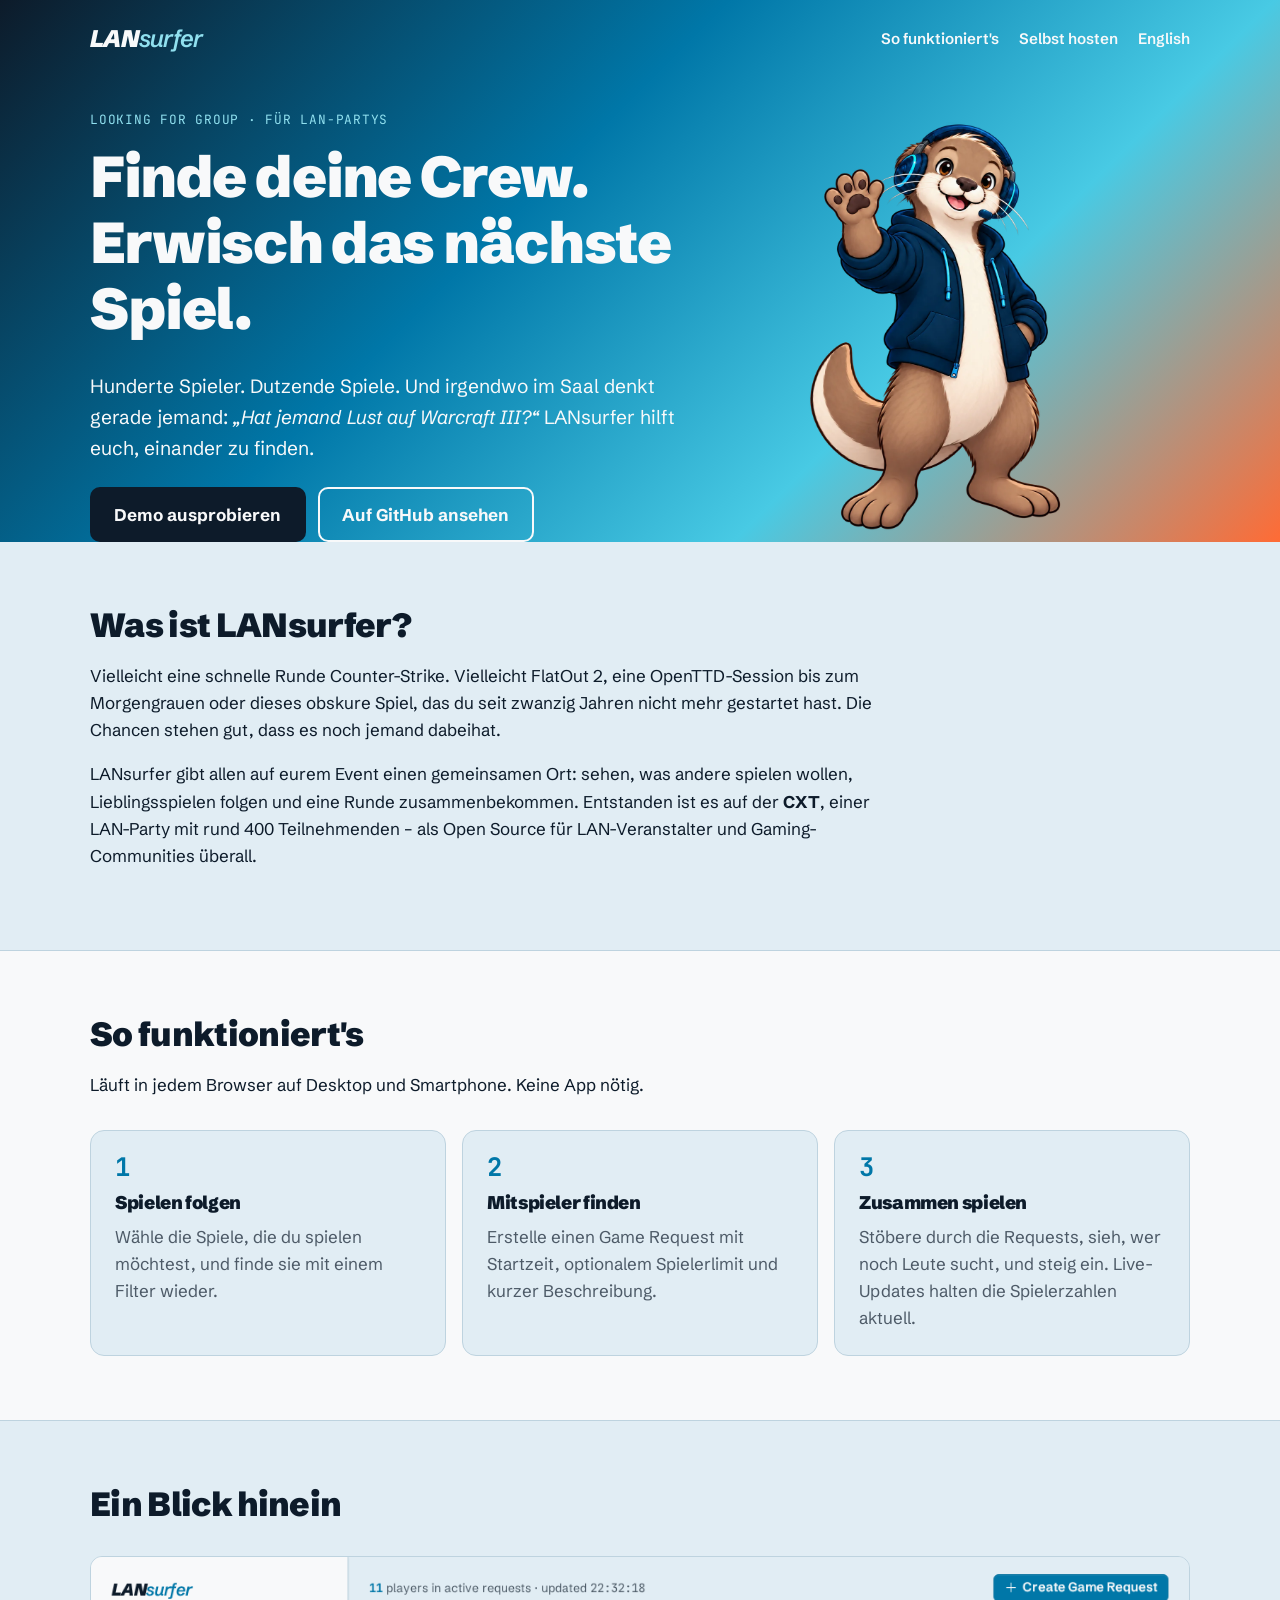
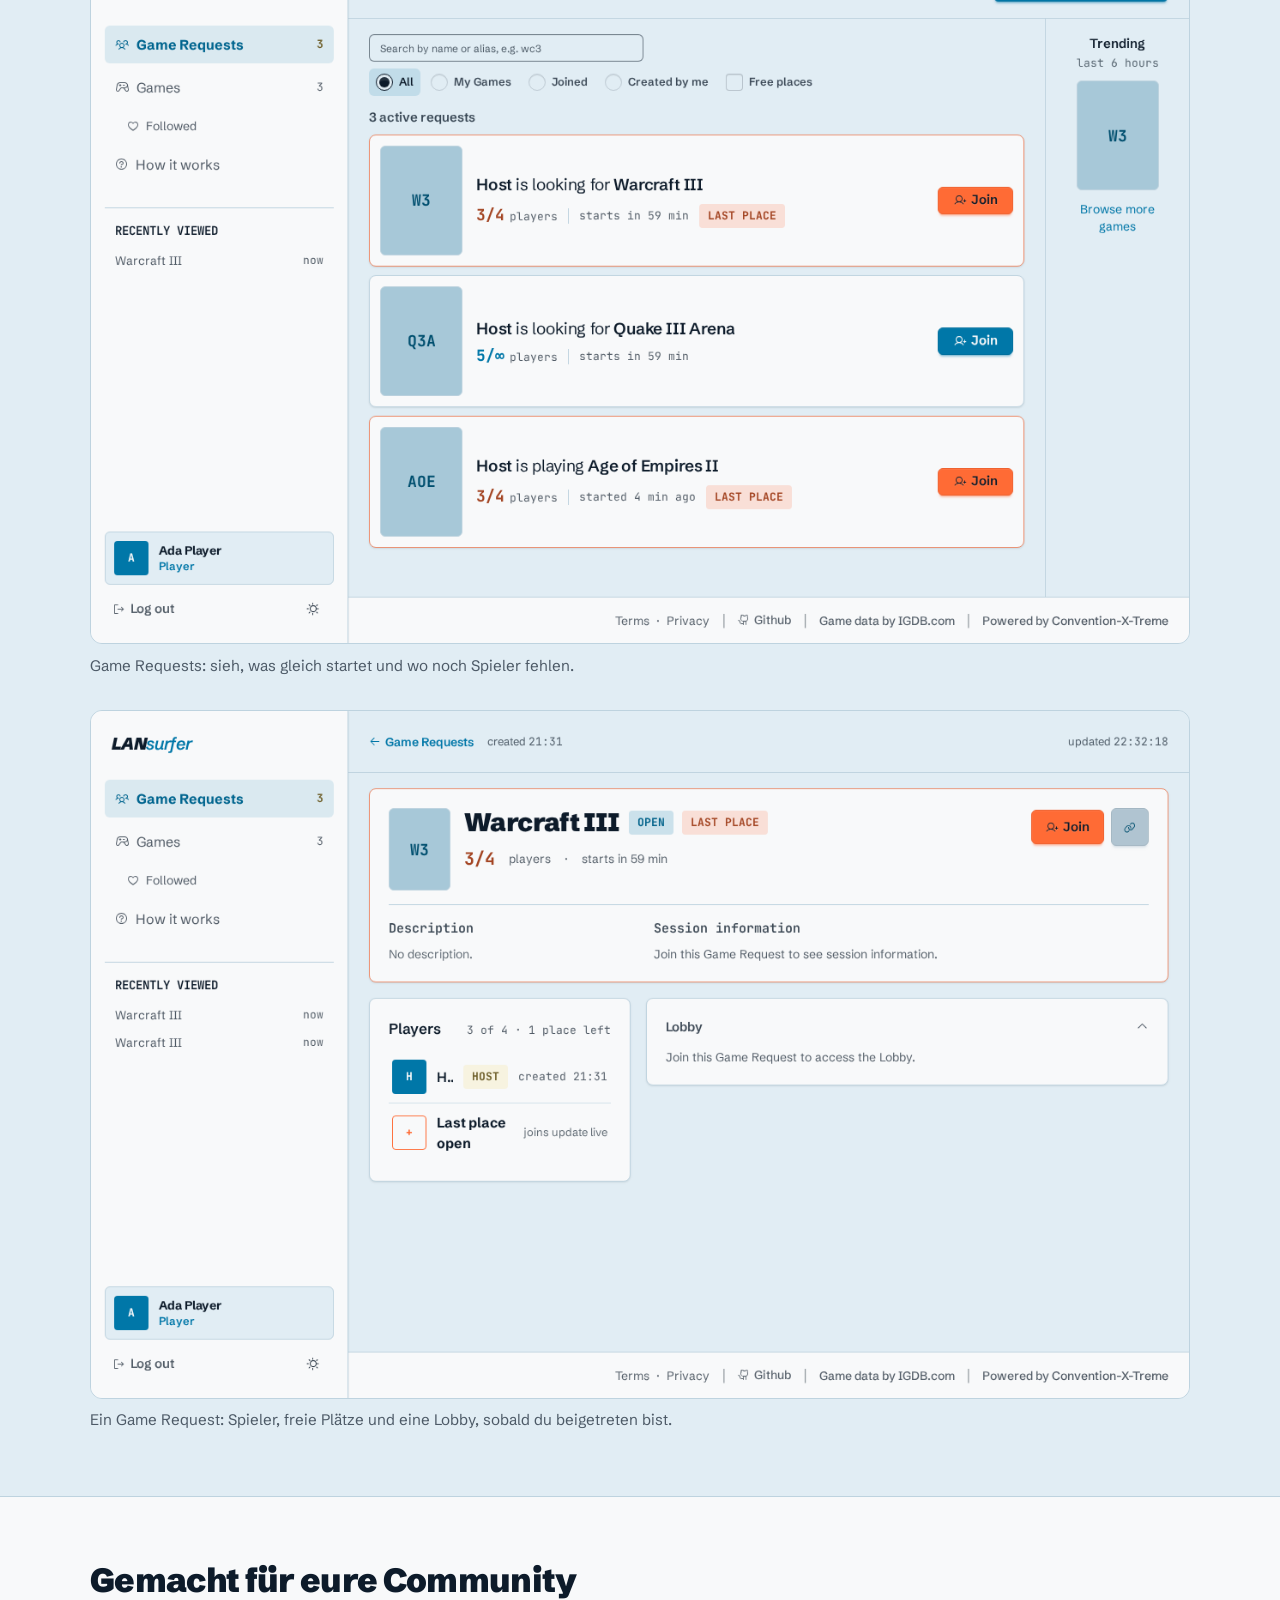
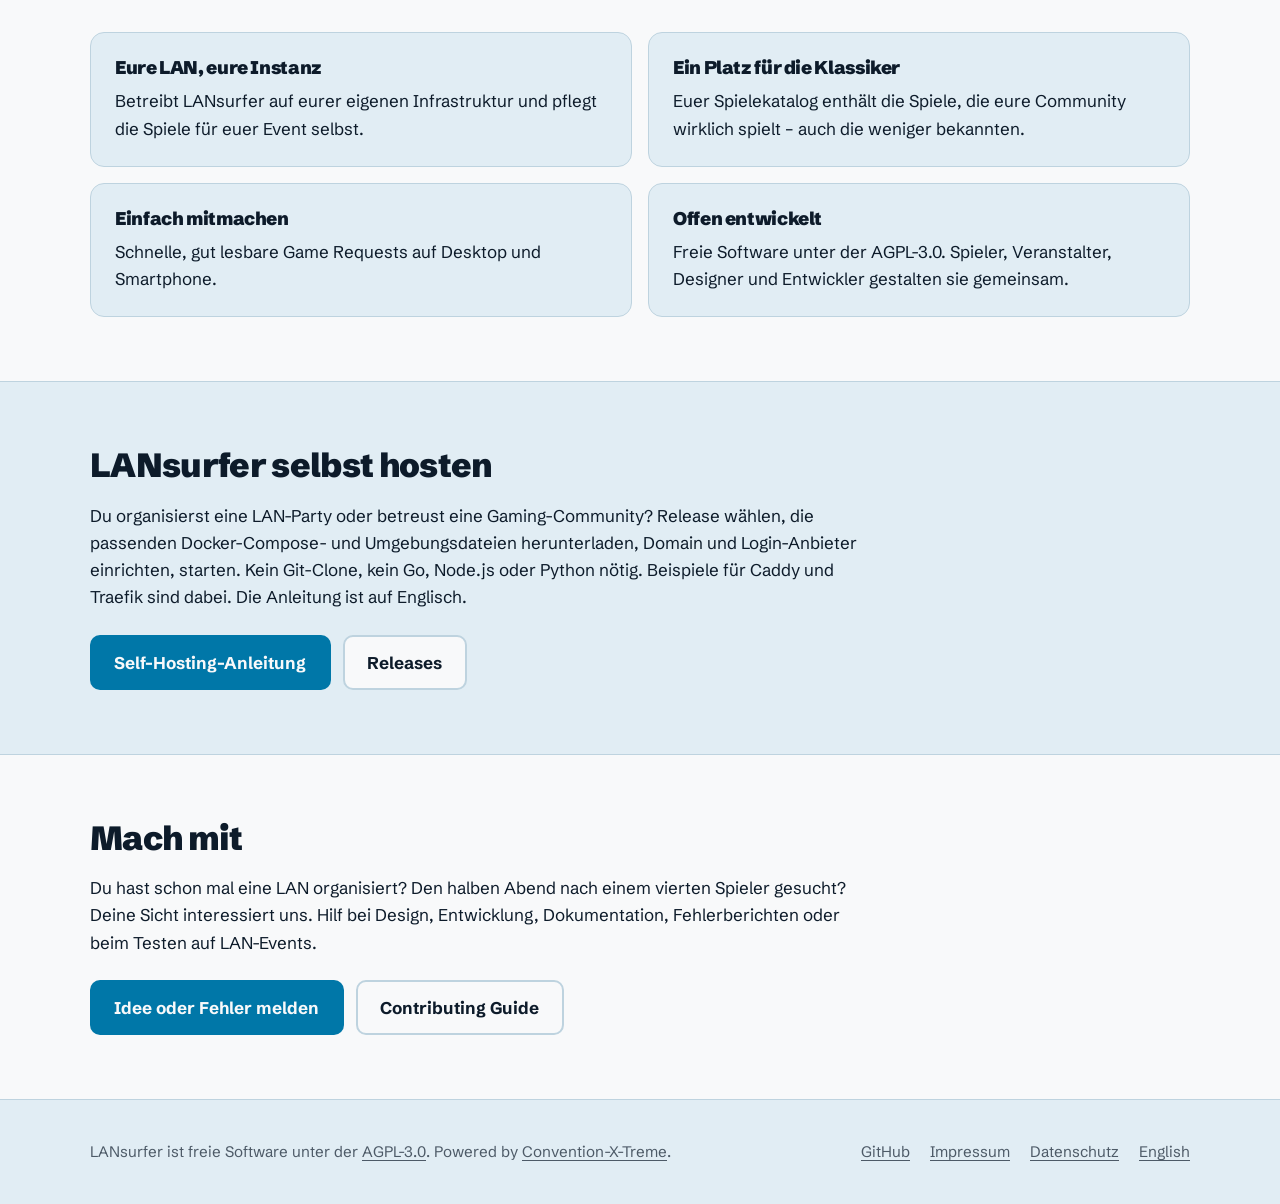
==== site/de/index.html @ 0d61e50d "feat(site): add static bilingual project website Plain HTML/CSS site for www.lansurfer.de (EN + DE)," ====
<!doctype html>
<html lang="de">
<head>
<meta charset="utf-8">
<meta name="viewport" content="width=device-width, initial-scale=1">
<title>LANsurfer – Finde deine Crew. Erwisch das nächste Spiel.</title>
<meta name="description" content="LANsurfer ist eine freie, selbst gehostete Looking-for-Group-Plattform für LAN-Partys und Gaming-Communities. Spielen folgen, Mitspieler finden, zusammen zocken.">
<link rel="canonical" href="https://www.lansurfer.de/de/">
<link rel="alternate" hreflang="en" href="https://www.lansurfer.de/">
<link rel="alternate" hreflang="de" href="https://www.lansurfer.de/de/">
<link rel="alternate" hreflang="x-default" href="https://www.lansurfer.de/">
<link rel="icon" href="../assets/images/favicon.ico" sizes="any">
<link rel="icon" href="../assets/images/favicon-32.png" type="image/png">
<link rel="apple-touch-icon" href="../assets/images/apple-touch-icon-180.png">
<link rel="stylesheet" href="../assets/site.css">
</head>
<body>
<a class="skip" href="#main">Zum Inhalt springen</a>
<header class="hero">
  <div class="wrap top">
    <a class="wordmark" href="./"><b>LAN</b><span>surfer</span></a>
    <nav aria-label="Hauptnavigation">
      <a class="hide-sm" href="#how">So funktioniert's</a>
      <a class="hide-sm" href="#self-host">Selbst hosten</a>
      <a href="../" hreflang="en" lang="en">English</a>
    </nav>
  </div>
  <div class="wrap hero-body">
    <div>
      <p class="mono">Looking for Group · für LAN-Partys</p>
      <h1>Finde deine Crew. Erwisch das nächste Spiel.</h1>
      <p class="lead">Hunderte Spieler. Dutzende Spiele. Und irgendwo im Saal denkt gerade jemand: <em>„Hat jemand Lust auf Warcraft III?“</em> LANsurfer hilft euch, einander zu finden.</p>
      <div class="actions">
        <a class="btn btn-primary" href="https://demo.lansurfer.de">Demo ausprobieren</a>
        <a class="btn btn-quiet" href="https://github.com/convention-x-treme/lansurfer">Auf GitHub ansehen</a>
      </div>
    </div>
    <img class="otter" src="../assets/images/mascot-welcome-pose.webp" width="1040" height="1189" alt="Der LANsurfer-Otter mit Headset winkt zur Begrüßung">
  </div>
</header>

<main id="main">
  <section class="wrap intro" id="about">
    <h2>Was ist LANsurfer?</h2>
    <p>Vielleicht eine schnelle Runde Counter-Strike. Vielleicht FlatOut 2, eine OpenTTD-Session bis zum Morgengrauen oder dieses obskure Spiel, das du seit zwanzig Jahren nicht mehr gestartet hast. Die Chancen stehen gut, dass es noch jemand dabeihat.</p>
    <p>LANsurfer gibt allen auf eurem Event einen gemeinsamen Ort: sehen, was andere spielen wollen, Lieblingsspielen folgen und eine Runde zusammenbekommen. Entstanden ist es auf der <strong>CXT</strong>, einer LAN-Party mit rund 400 Teilnehmenden – als Open Source für LAN-Veranstalter und Gaming-Communities überall.</p>
  </section>

  <section class="alt" id="how">
    <div class="wrap">
      <h2>So funktioniert's</h2>
      <p>Läuft in jedem Browser auf Desktop und Smartphone. Keine App nötig.</p>
      <ol class="steps">
        <li class="card"><h3>Spielen folgen</h3><p>Wähle die Spiele, die du spielen möchtest, und finde sie mit einem Filter wieder.</p></li>
        <li class="card"><h3>Mitspieler finden</h3><p>Erstelle einen Game Request mit Startzeit, optionalem Spielerlimit und kurzer Beschreibung.</p></li>
        <li class="card"><h3>Zusammen spielen</h3><p>Stöbere durch die Requests, sieh, wer noch Leute sucht, und steig ein. Live-Updates halten die Spielerzahlen aktuell.</p></li>
      </ol>
    </div>
  </section>

  <section class="wrap" id="look">
    <h2>Ein Blick hinein</h2>
    <div class="shots">
      <figure>
        <picture>
          <source media="(prefers-color-scheme: light)" srcset="../assets/screenshots/game-requests-light.png">
          <img src="../assets/screenshots/game-requests-dark.png" width="1280" height="800" loading="lazy" alt="Liste der Game Requests mit offenen Runden für Warcraft III, Quake III Arena und Age of Empires II">
        </picture>
        <figcaption>Game Requests: sieh, was gleich startet und wo noch Spieler fehlen.</figcaption>
      </figure>
      <figure>
        <picture>
          <source media="(prefers-color-scheme: light)" srcset="../assets/screenshots/lobby-light.png">
          <img src="../assets/screenshots/lobby-dark.png" width="1280" height="800" loading="lazy" alt="Ein Warcraft-III-Game-Request mit drei von vier Spielern und einem freien Platz">
        </picture>
        <figcaption>Ein Game Request: Spieler, freie Plätze und eine Lobby, sobald du beigetreten bist.</figcaption>
      </figure>
    </div>
  </section>

  <section class="alt">
    <div class="wrap">
      <h2>Gemacht für eure Community</h2>
      <div class="split">
        <div class="card"><h3>Eure LAN, eure Instanz</h3><p>Betreibt LANsurfer auf eurer eigenen Infrastruktur und pflegt die Spiele für euer Event selbst.</p></div>
        <div class="card"><h3>Ein Platz für die Klassiker</h3><p>Euer Spielekatalog enthält die Spiele, die eure Community wirklich spielt – auch die weniger bekannten.</p></div>
        <div class="card"><h3>Einfach mitmachen</h3><p>Schnelle, gut lesbare Game Requests auf Desktop und Smartphone.</p></div>
        <div class="card"><h3>Offen entwickelt</h3><p>Freie Software unter der AGPL-3.0. Spieler, Veranstalter, Designer und Entwickler gestalten sie gemeinsam.</p></div>
      </div>
    </div>
  </section>

  <section class="wrap intro" id="self-host">
    <h2>LANsurfer selbst hosten</h2>
    <p>Du organisierst eine LAN-Party oder betreust eine Gaming-Community? Release wählen, die passenden Docker-Compose- und Umgebungsdateien herunterladen, Domain und Login-Anbieter einrichten, starten. Kein Git-Clone, kein Go, Node.js oder Python nötig. Beispiele für Caddy und Traefik sind dabei. Die Anleitung ist auf Englisch.</p>
    <div class="actions">
      <a class="btn btn-primary" href="https://github.com/convention-x-treme/lansurfer/blob/main/docs/SELF_HOSTING.md" hreflang="en">Self-Hosting-Anleitung</a>
      <a class="btn btn-quiet" href="https://github.com/convention-x-treme/lansurfer/releases">Releases</a>
    </div>
  </section>

  <section class="alt" id="involved">
    <div class="wrap intro">
      <h2>Mach mit</h2>
      <p>Du hast schon mal eine LAN organisiert? Den halben Abend nach einem vierten Spieler gesucht? Deine Sicht interessiert uns. Hilf bei Design, Entwicklung, Dokumentation, Fehlerberichten oder beim Testen auf LAN-Events.</p>
      <div class="actions">
        <a class="btn btn-primary" href="https://github.com/convention-x-treme/lansurfer/issues">Idee oder Fehler melden</a>
        <a class="btn btn-quiet" href="https://github.com/convention-x-treme/lansurfer/blob/main/CONTRIBUTING.md" hreflang="en">Contributing Guide</a>
      </div>
    </div>
  </section>
</main>

<footer>
  <div class="wrap">
    <span>LANsurfer ist freie Software unter der <a href="https://github.com/convention-x-treme/lansurfer/blob/main/LICENSE">AGPL-3.0</a>. Powered by <a href="https://www.convention-x-treme.de">Convention-X-Treme</a>.</span>
    <nav aria-label="Fußzeile">
      <a href="https://github.com/convention-x-treme/lansurfer">GitHub</a>
      <a href="impressum/">Impressum</a>
      <a href="datenschutz/">Datenschutz</a>
      <a href="../" hreflang="en" lang="en">English</a>
    </nav>
  </div>
</footer>
</body>
</html>
---- site/assets/site.css ----
/* LANsurfer project website. Tokens follow DESIGN.md in the lansurfer repository. */

@font-face {
  font-family: "Schibsted Grotesk";
  src: url("fonts/schibsted-grotesk-latin-wght-normal.woff2") format("woff2");
  font-weight: 400 900;
  font-style: normal;
  font-display: swap;
}
@font-face {
  font-family: "Schibsted Grotesk";
  src: url("fonts/schibsted-grotesk-latin-wght-italic.woff2") format("woff2");
  font-weight: 400 900;
  font-style: italic;
  font-display: swap;
}
@font-face {
  font-family: "JetBrains Mono";
  src: url("fonts/jetbrains-mono-latin-wght-normal.woff2") format("woff2");
  font-weight: 100 800;
  font-display: swap;
}

:root {
  color-scheme: dark light;
  --bg: #0d1b2a;          /* Deep Ocean */
  --surface: #1b263b;     /* Ocean Depth */
  --border: #163f57;      /* Harbour */
  --text: #f8f9fa;        /* White Sand */
  --muted: color-mix(in srgb, var(--text) 62%, var(--bg));
  --primary: #00b4d8;     /* Surf Blue */
  --on-primary: #0d1b2a;
  --link: #48cae4;        /* Aqua Wave */
  --label: #90e0ef;       /* Sea Foam */
  --focus: #f4d35e;       /* Golden Hour */
}
@media (prefers-color-scheme: light) {
  :root {
    --bg: #e1edf4;        /* Sea Mist */
    --surface: #f8f9fa;   /* White Sand */
    --border: #bed3df;    /* Tide Line */
    --text: #0d1b2a;
    --muted: color-mix(in srgb, var(--text) 70%, var(--bg));
    --primary: #0077a8;   /* Deep Blue */
    --on-primary: #f8f9fa;
    --link: #005f86;      /* Deep Blue darkened for Sea Mist contrast */
    --label: #005f86;
    --focus: #0077a8;
  }
}

*, *::before, *::after { box-sizing: border-box; }
html { -webkit-text-size-adjust: 100%; }
body {
  margin: 0;
  background: var(--bg);
  color: var(--text);
  font: 400 17px/1.6 "Schibsted Grotesk", ui-sans-serif, system-ui, sans-serif;
}
img { max-width: 100%; height: auto; display: block; }
a { color: var(--link); text-underline-offset: 0.2em; }
a:hover { text-decoration-thickness: 2px; }
:focus-visible { outline: 3px solid var(--focus); outline-offset: 3px; border-radius: 4px; }
h1, h2, h3 { font-weight: 900; line-height: 1.15; letter-spacing: -0.02em; margin: 0 0 0.5em; }
h1 { font-size: clamp(2.2rem, 6vw, 3.6rem); }
h2 { font-size: clamp(1.6rem, 4vw, 2.1rem); }
h3 { font-size: 1.15rem; }
p { margin: 0 0 1em; }

.wrap { width: min(1100px, 100% - 2.5rem); margin-inline: auto; }
.skip { position: absolute; left: -999px; }
.skip:focus { left: 1rem; top: 1rem; background: var(--surface); color: var(--text); padding: 0.5rem 1rem; z-index: 1; }

.wordmark { font-style: italic; font-size: 1.5rem; letter-spacing: -0.03em; color: var(--text); text-decoration: none; }
.wordmark b { font-weight: 900; }
.wordmark span { font-weight: 600; color: var(--primary); }

.top { display: flex; align-items: center; justify-content: space-between; gap: 1rem; padding-block: 1.25rem; }
.top nav { display: flex; gap: 1.25rem; align-items: center; font-weight: 600; font-size: 0.95rem; }
.top nav a { color: var(--text); text-decoration: none; }
.top nav a:hover { text-decoration: underline; }

.mono { font-family: "JetBrains Mono", ui-monospace, monospace; font-size: 0.8rem; letter-spacing: 0.06em; text-transform: uppercase; color: var(--label); }

.btn {
  display: inline-block; padding: 0.75rem 1.4rem; border-radius: 10px;
  font-weight: 700; text-decoration: none; border: 2px solid transparent;
}
.btn:hover { text-decoration: none; filter: brightness(1.1); }
.btn-primary { background: var(--primary); color: var(--on-primary); }
.btn-quiet { border-color: var(--border); color: var(--text); background: var(--surface); }
.actions { display: flex; flex-wrap: wrap; gap: 0.75rem; margin-top: 1.5rem; }

/* Hero: the wave gradient is reserved for key visuals (DESIGN.md). */
.hero {
  background: linear-gradient(135deg, #0d1b2a 0%, #0077a8 40%, #48cae4 70%, #ff6b35 100%);
  color: #f8f9fa;
  --focus: #f4d35e;
}
.hero .wordmark, .hero .top nav a { color: #f8f9fa; }
.hero .wordmark span { color: #90e0ef; }
.hero-body { display: grid; grid-template-columns: 1.3fr 1fr; gap: 2rem; align-items: center; padding-top: 2rem; }
.hero-body .lead { font-size: 1.2rem; max-width: 34em; }
.hero-body .mono { color: #90e0ef; }
.hero .btn-primary { background: #0d1b2a; color: #f8f9fa; }
.hero .btn-quiet { background: transparent; border-color: #f8f9fa; color: #f8f9fa; }
.hero .otter { align-self: end; max-height: 420px; width: auto; justify-self: center; }

section { padding-block: 4rem; }
.intro > p, .legal > * { max-width: 46em; }

.steps { list-style: none; padding: 0; margin: 2rem 0 0; display: grid; grid-template-columns: repeat(3, 1fr); gap: 1rem; counter-reset: step; }
.card { background: var(--surface); border: 1px solid var(--border); border-radius: 14px; padding: 1.5rem; }
.card p:last-child { margin: 0; }
.steps li { counter-increment: step; }
.steps li::before { content: counter(step); display: block; font: 700 1.6rem/1 "JetBrains Mono", monospace; color: var(--primary); margin-bottom: 0.75rem; }
.steps p { color: var(--muted); }

.shots { display: grid; gap: 2rem; margin-top: 2rem; }
.shots figure { margin: 0; }
.shots img { border-radius: 12px; border: 1px solid var(--border); }
.shots figcaption { margin-top: 0.6rem; color: var(--muted); font-size: 0.95rem; }

.split { display: grid; grid-template-columns: 1fr 1fr; gap: 1rem; margin-top: 2rem; }
.alt { background: var(--surface); border-block: 1px solid var(--border); }
.alt .card { background: var(--bg); }

footer { padding-block: 2.5rem; color: var(--muted); font-size: 0.95rem; }
footer .wrap { display: flex; flex-wrap: wrap; gap: 0.5rem 1.5rem; justify-content: space-between; }
footer nav { display: flex; flex-wrap: wrap; gap: 0.5rem 1.25rem; }
footer a { color: var(--muted); }

.legal { padding-block: 2rem 4rem; }
.legal h2 { font-size: 1.3rem; margin-top: 2rem; }
.notice { border: 1px solid var(--focus); border-radius: 10px; padding: 1rem 1.25rem; }

@media (max-width: 760px) {
  .hero-body, .split, .steps { grid-template-columns: 1fr; }
  .hero .otter { max-height: 260px; }
  .top nav .hide-sm { display: none; }
  section { padding-block: 3rem; }
}
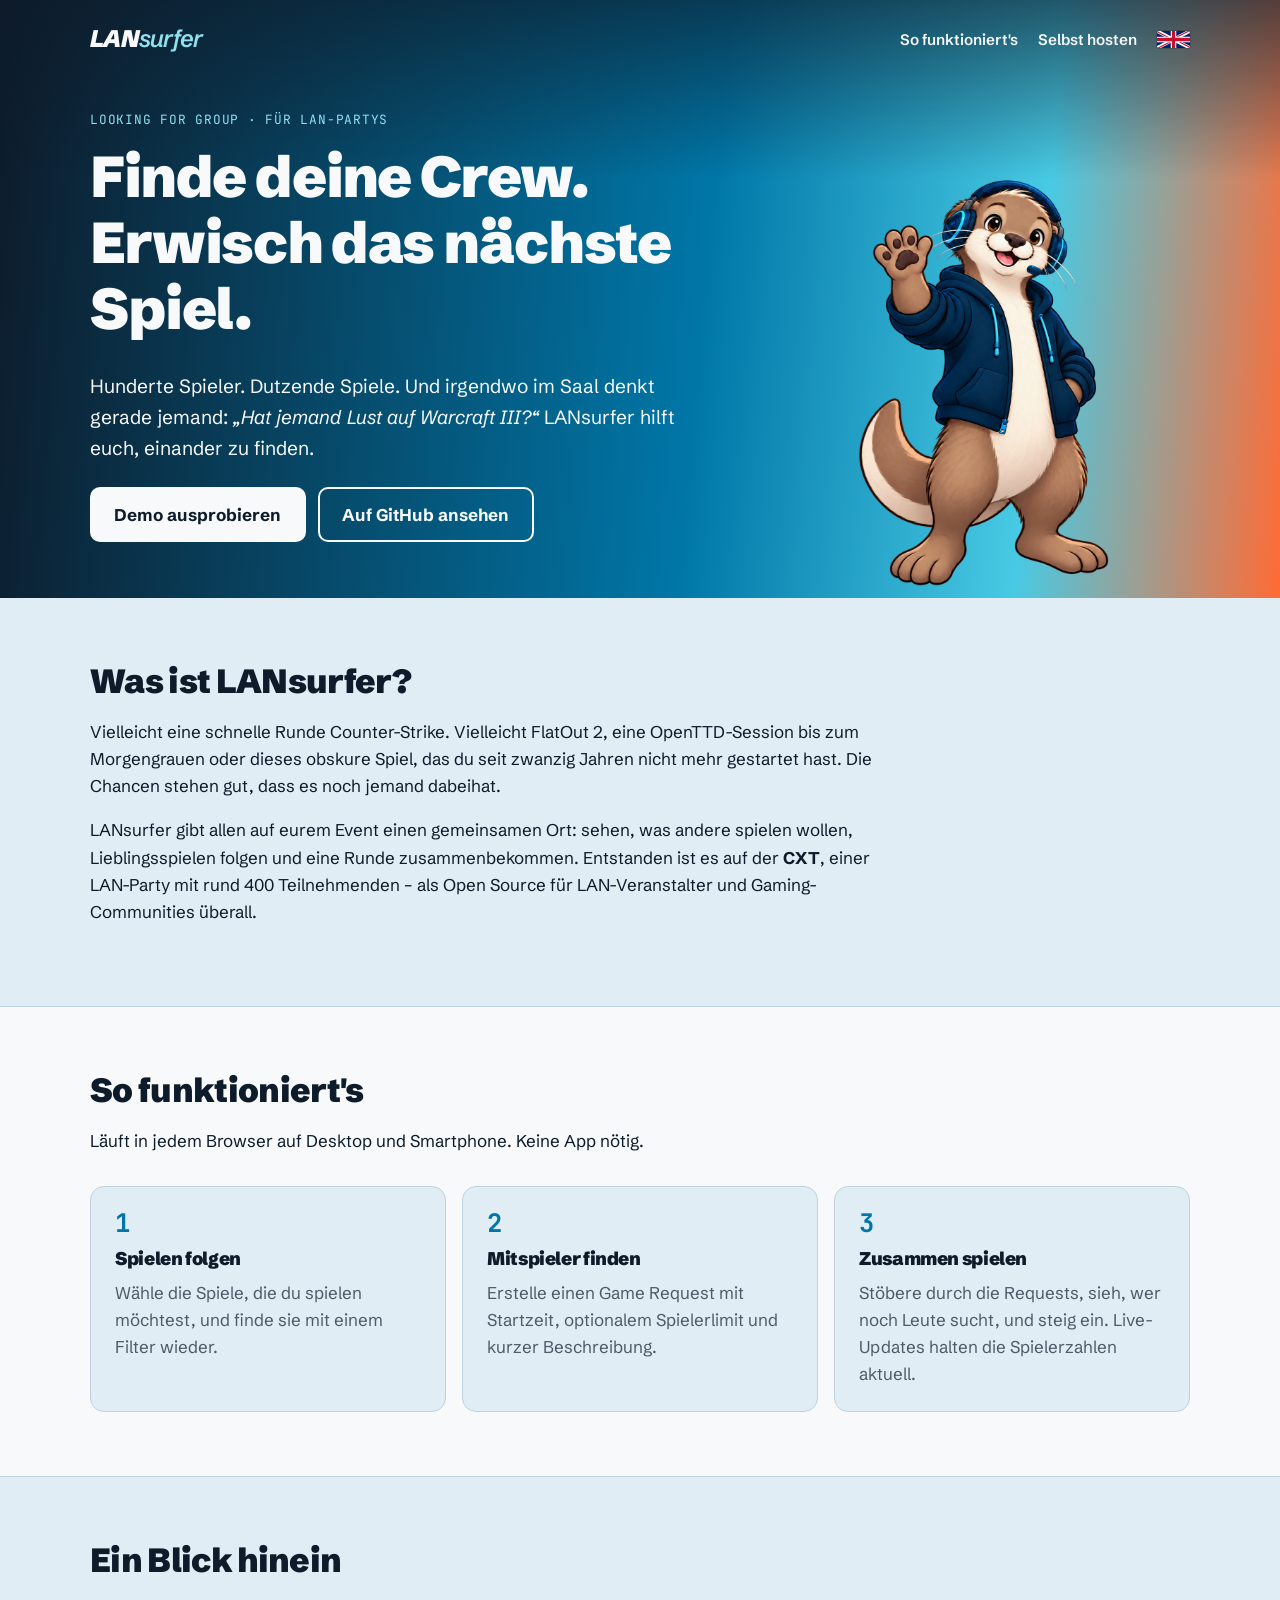
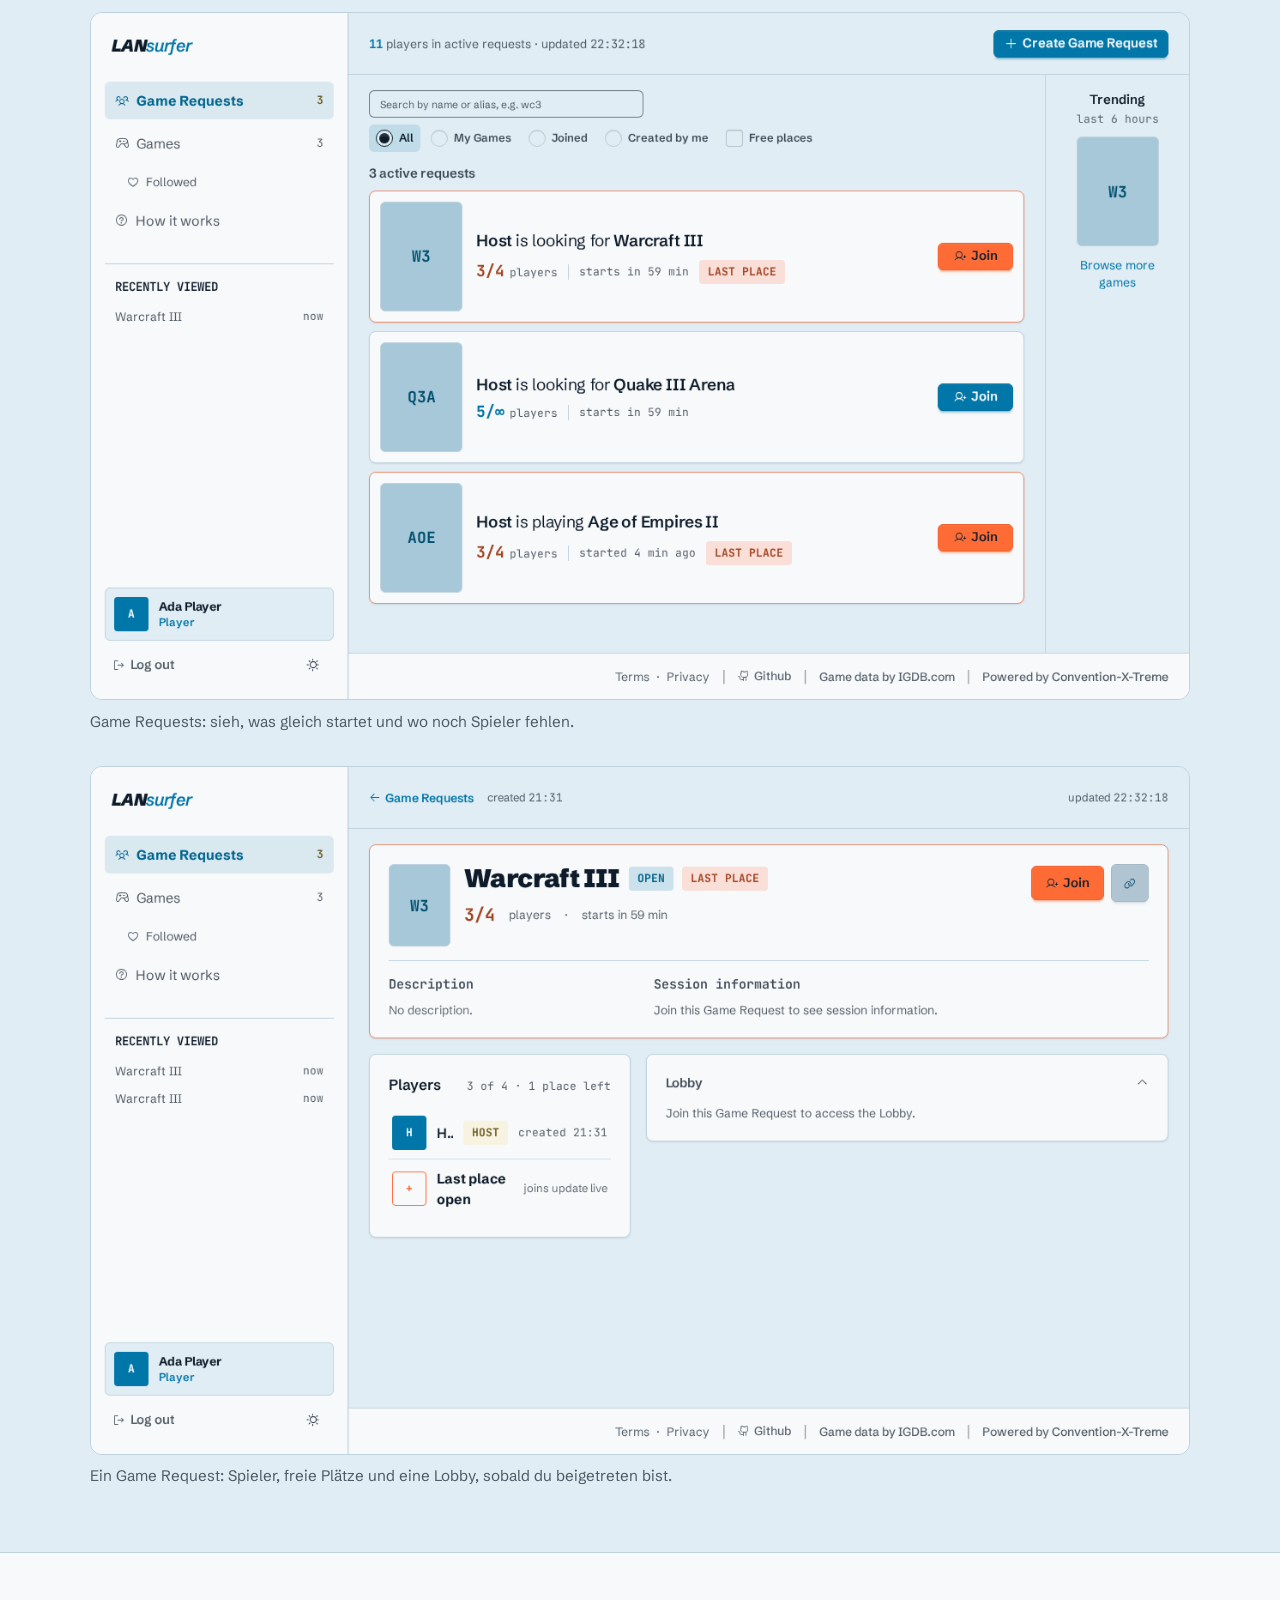
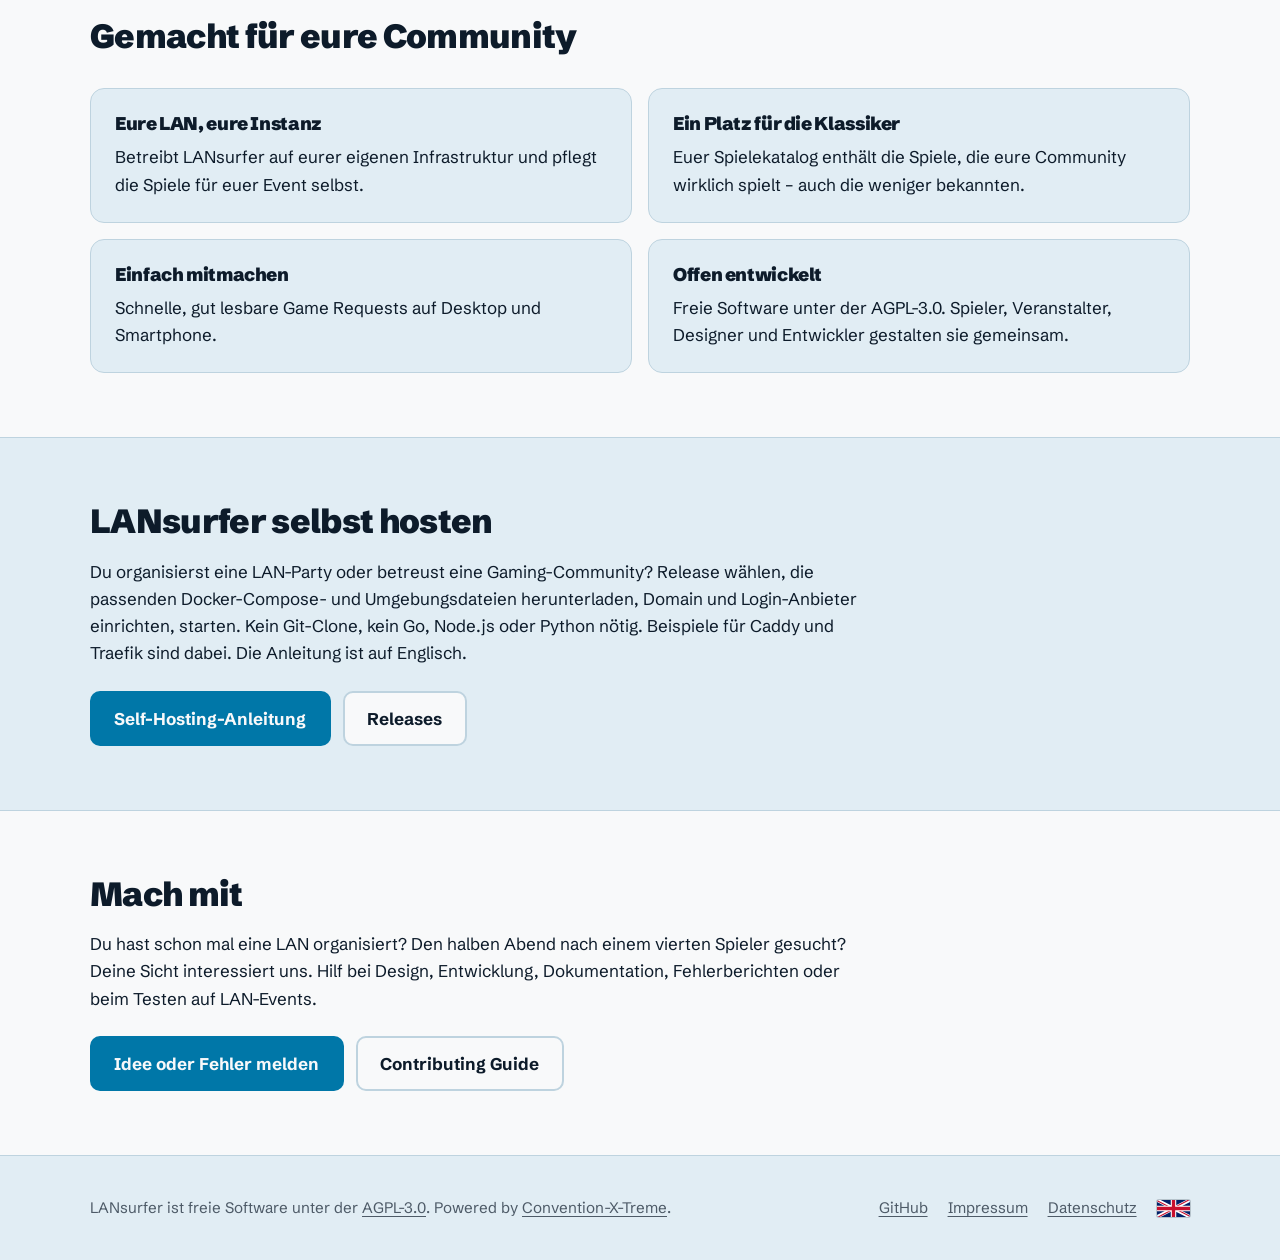
==== commit 03aa9822: "feat(site): replace language labels with flags and polish layout Fix hero spacing, otter and footer " ====
--- a/site/de/index.html
+++ b/site/de/index.html
@@ -22,7 +22,7 @@
     <nav aria-label="Hauptnavigation">
       <a class="hide-sm" href="#how">So funktioniert's</a>
       <a class="hide-sm" href="#self-host">Selbst hosten</a>
-      <a href="../" hreflang="en" lang="en">English</a>
+      <a class="lang" href="../" hreflang="en" lang="en" title="English"><img src="../assets/images/flag-gb.svg" width="30" height="15" alt="English"></a>
     </nav>
   </div>
   <div class="wrap hero-body">
@@ -118,7 +118,7 @@
       <a href="https://github.com/convention-x-treme/lansurfer">GitHub</a>
       <a href="impressum/">Impressum</a>
       <a href="datenschutz/">Datenschutz</a>
-      <a href="../" hreflang="en" lang="en">English</a>
+      <a class="lang" href="../" hreflang="en" lang="en" title="English"><img src="../assets/images/flag-gb.svg" width="30" height="15" alt="English"></a>
     </nav>
   </div>
 </footer>
--- a/site/assets/site.css
+++ b/site/assets/site.css
@@ -61,6 +61,7 @@
 a { color: var(--link); text-underline-offset: 0.2em; }
 a:hover { text-decoration-thickness: 2px; }
 :focus-visible { outline: 3px solid var(--focus); outline-offset: 3px; border-radius: 4px; }
+::selection { background: var(--primary); color: var(--on-primary); }
 h1, h2, h3 { font-weight: 900; line-height: 1.15; letter-spacing: -0.02em; margin: 0 0 0.5em; }
 h1 { font-size: clamp(2.2rem, 6vw, 3.6rem); }
 h2 { font-size: clamp(1.6rem, 4vw, 2.1rem); }
@@ -76,14 +77,17 @@
 .wordmark span { font-weight: 600; color: var(--primary); }
 
 .top { display: flex; align-items: center; justify-content: space-between; gap: 1rem; padding-block: 1.25rem; }
-.top nav { display: flex; gap: 1.25rem; align-items: center; font-weight: 600; font-size: 0.95rem; }
+.top nav { display: flex; gap: 1.25rem; align-items: center; font-weight: 600; font-size: 0.95rem; line-height: 1; }
 .top nav a { color: var(--text); text-decoration: none; }
 .top nav a:hover { text-decoration: underline; }
+.lang { display: inline-flex; padding: 0.5rem; margin: -0.5rem; border-radius: 6px; }
+.lang img { height: 1.1em; width: auto; border-radius: 2px; box-shadow: 0 0 0 1px rgb(13 27 42 / 0.2); transition: transform 0.2s cubic-bezier(0.16, 1, 0.3, 1); }
+.lang:hover img { transform: translateY(-1px); }
 
 .mono { font-family: "JetBrains Mono", ui-monospace, monospace; font-size: 0.8rem; letter-spacing: 0.06em; text-transform: uppercase; color: var(--label); }
 
 .btn {
-  display: inline-block; padding: 0.75rem 1.4rem; border-radius: 10px;
+  display: inline-block; padding: 0.75rem 1.4rem; border-radius: 10px; text-align: center;
   font-weight: 700; text-decoration: none; border: 2px solid transparent;
 }
 .btn:hover { text-decoration: none; filter: brightness(1.1); }
@@ -91,20 +95,25 @@
 .btn-quiet { border-color: var(--border); color: var(--text); background: var(--surface); }
 .actions { display: flex; flex-wrap: wrap; gap: 0.75rem; margin-top: 1.5rem; }
 
-/* Hero: the wave gradient is reserved for key visuals (DESIGN.md). */
+/* Hero: the wave gradient is reserved for key visuals (DESIGN.md). Stops keep the text side and
+   the nav band dark enough for White Sand text (≥4.5:1); the light end sits behind the otter. */
 .hero {
-  background: linear-gradient(135deg, #0d1b2a 0%, #0077a8 40%, #48cae4 70%, #ff6b35 100%);
+  background:
+    linear-gradient(to bottom, rgb(13 27 42 / 0.65), rgb(13 27 42 / 0) 30%),
+    linear-gradient(95deg, #0d1b2a 0%, #0077a8 55%, #48cae4 80%, #ff6b35 100%);
   color: #f8f9fa;
   --focus: #f4d35e;
 }
 .hero .wordmark, .hero .top nav a { color: #f8f9fa; }
 .hero .wordmark span { color: #90e0ef; }
 .hero-body { display: grid; grid-template-columns: 1.3fr 1fr; gap: 2rem; align-items: center; padding-top: 2rem; }
+.hero-body > div { padding-bottom: 3.5rem; }
 .hero-body .lead { font-size: 1.2rem; max-width: 34em; }
 .hero-body .mono { color: #90e0ef; }
-.hero .btn-primary { background: #0d1b2a; color: #f8f9fa; }
+.hero .btn-primary { background: #f8f9fa; color: #0d1b2a; }
 .hero .btn-quiet { background: transparent; border-color: #f8f9fa; color: #f8f9fa; }
-.hero .otter { align-self: end; max-height: 420px; width: auto; justify-self: center; }
+.hero .btn-quiet:hover { background: rgb(248 249 250 / 0.12); }
+.hero .otter { align-self: end; max-height: 420px; width: auto; justify-self: end; }
 
 section { padding-block: 4rem; }
 .intro > p, .legal > * { max-width: 46em; }
@@ -126,17 +135,19 @@
 .alt .card { background: var(--bg); }
 
 footer { padding-block: 2.5rem; color: var(--muted); font-size: 0.95rem; }
-footer .wrap { display: flex; flex-wrap: wrap; gap: 0.5rem 1.5rem; justify-content: space-between; }
-footer nav { display: flex; flex-wrap: wrap; gap: 0.5rem 1.25rem; }
+footer .wrap { display: flex; flex-wrap: wrap; align-items: center; gap: 0.75rem 1.5rem; justify-content: space-between; }
+footer nav { display: flex; flex-wrap: wrap; align-items: center; gap: 0.75rem 1.25rem; }
 footer a { color: var(--muted); }
 
 .legal { padding-block: 2rem 4rem; }
 .legal h2 { font-size: 1.3rem; margin-top: 2rem; }
-.notice { border: 1px solid var(--focus); border-radius: 10px; padding: 1rem 1.25rem; }
 
 @media (max-width: 760px) {
   .hero-body, .split, .steps { grid-template-columns: 1fr; }
-  .hero .otter { max-height: 260px; }
+  .hero { background: linear-gradient(175deg, #0d1b2a 0%, #0077a8 66%, #48cae4 88%, #ff6b35 100%); }
+  .hero .otter { max-height: 260px; justify-self: center; }
+  .hero-body > div { padding-bottom: 0; }
   .top nav .hide-sm { display: none; }
+  .actions .btn { flex: 1 1 auto; }
   section { padding-block: 3rem; }
 }
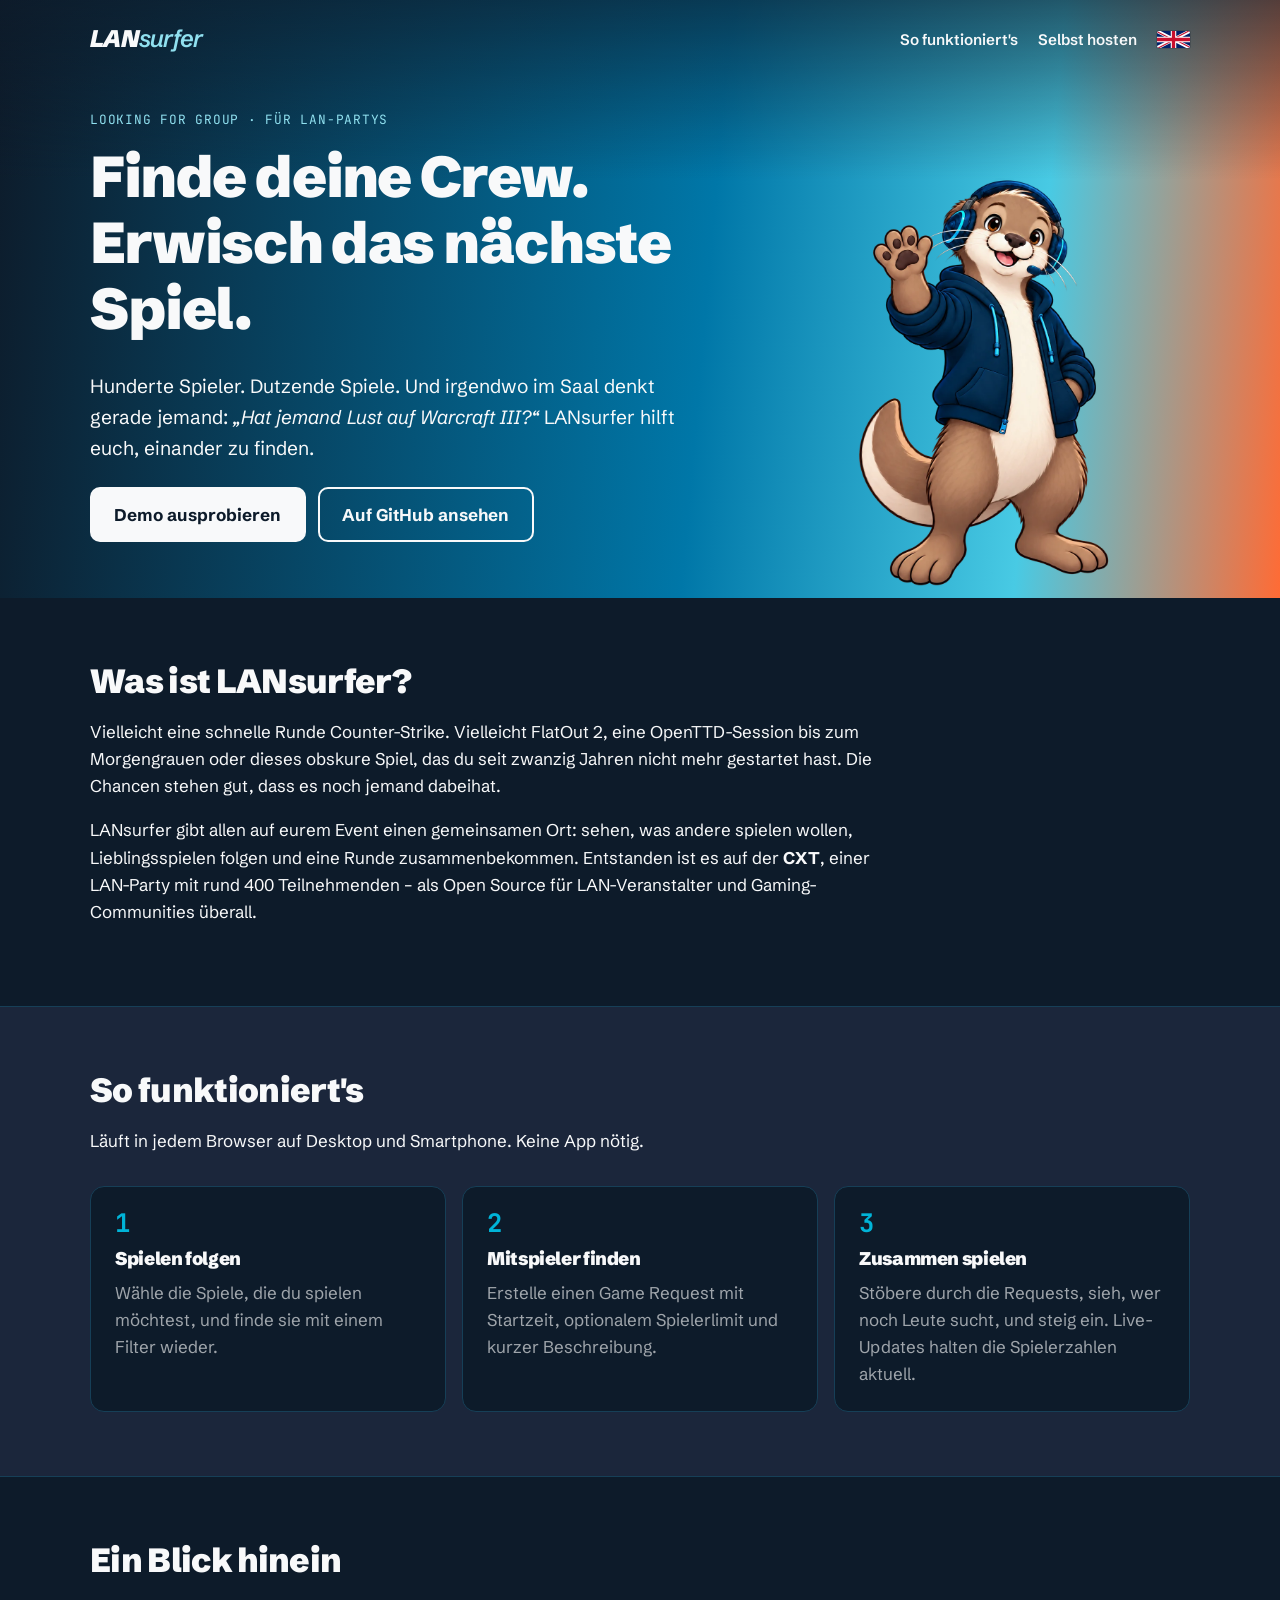
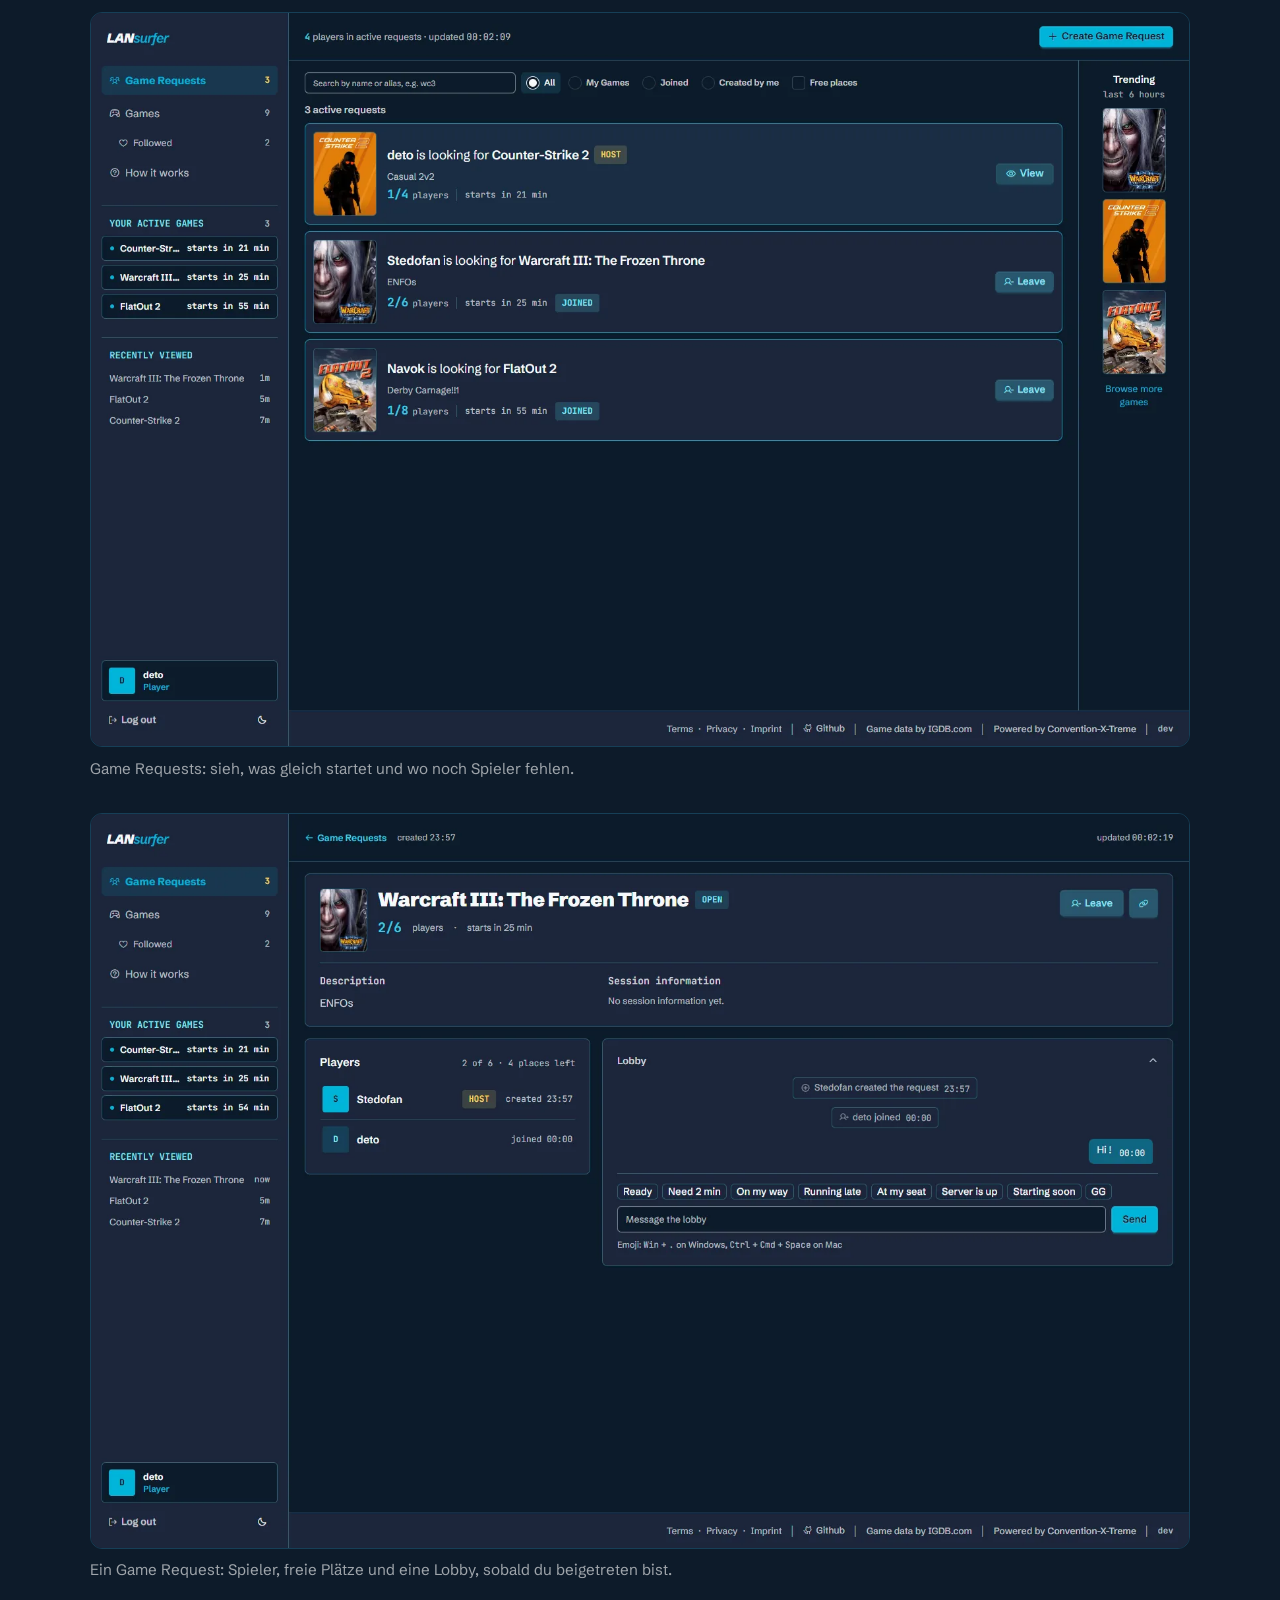
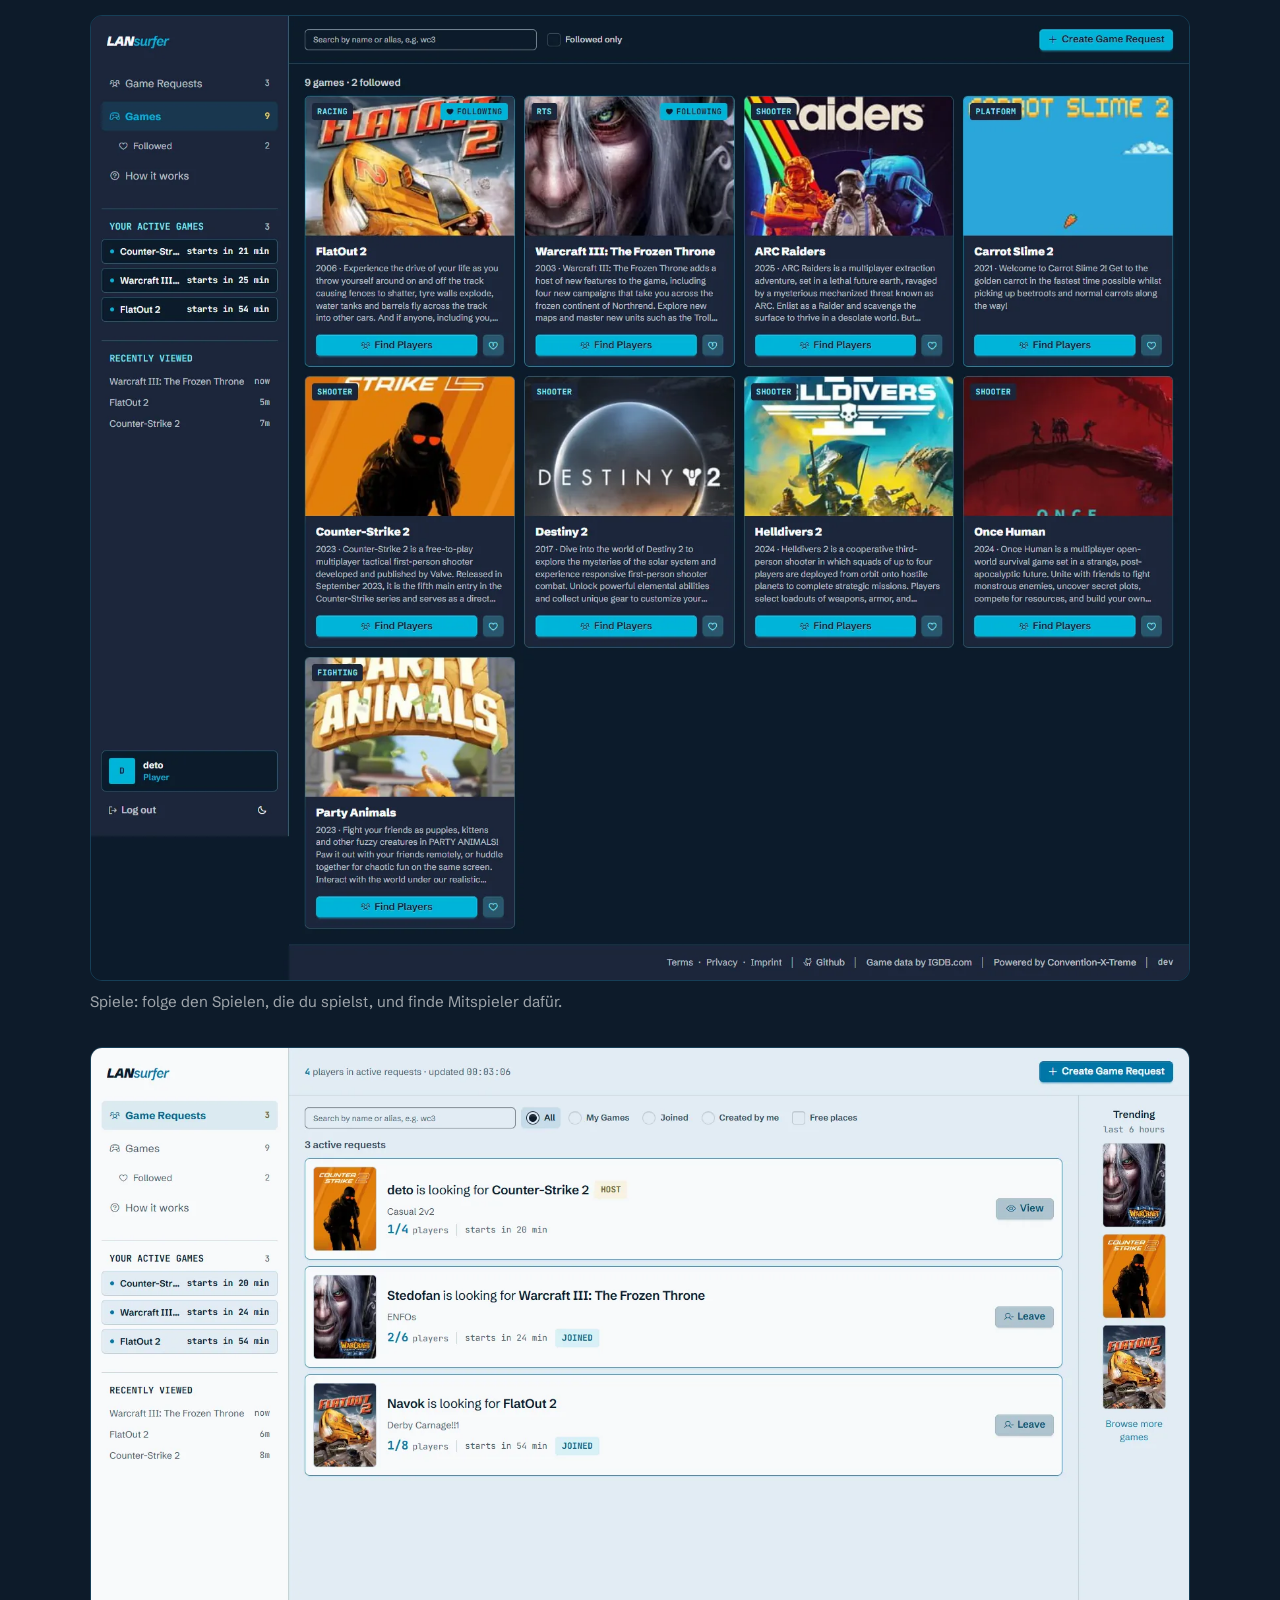
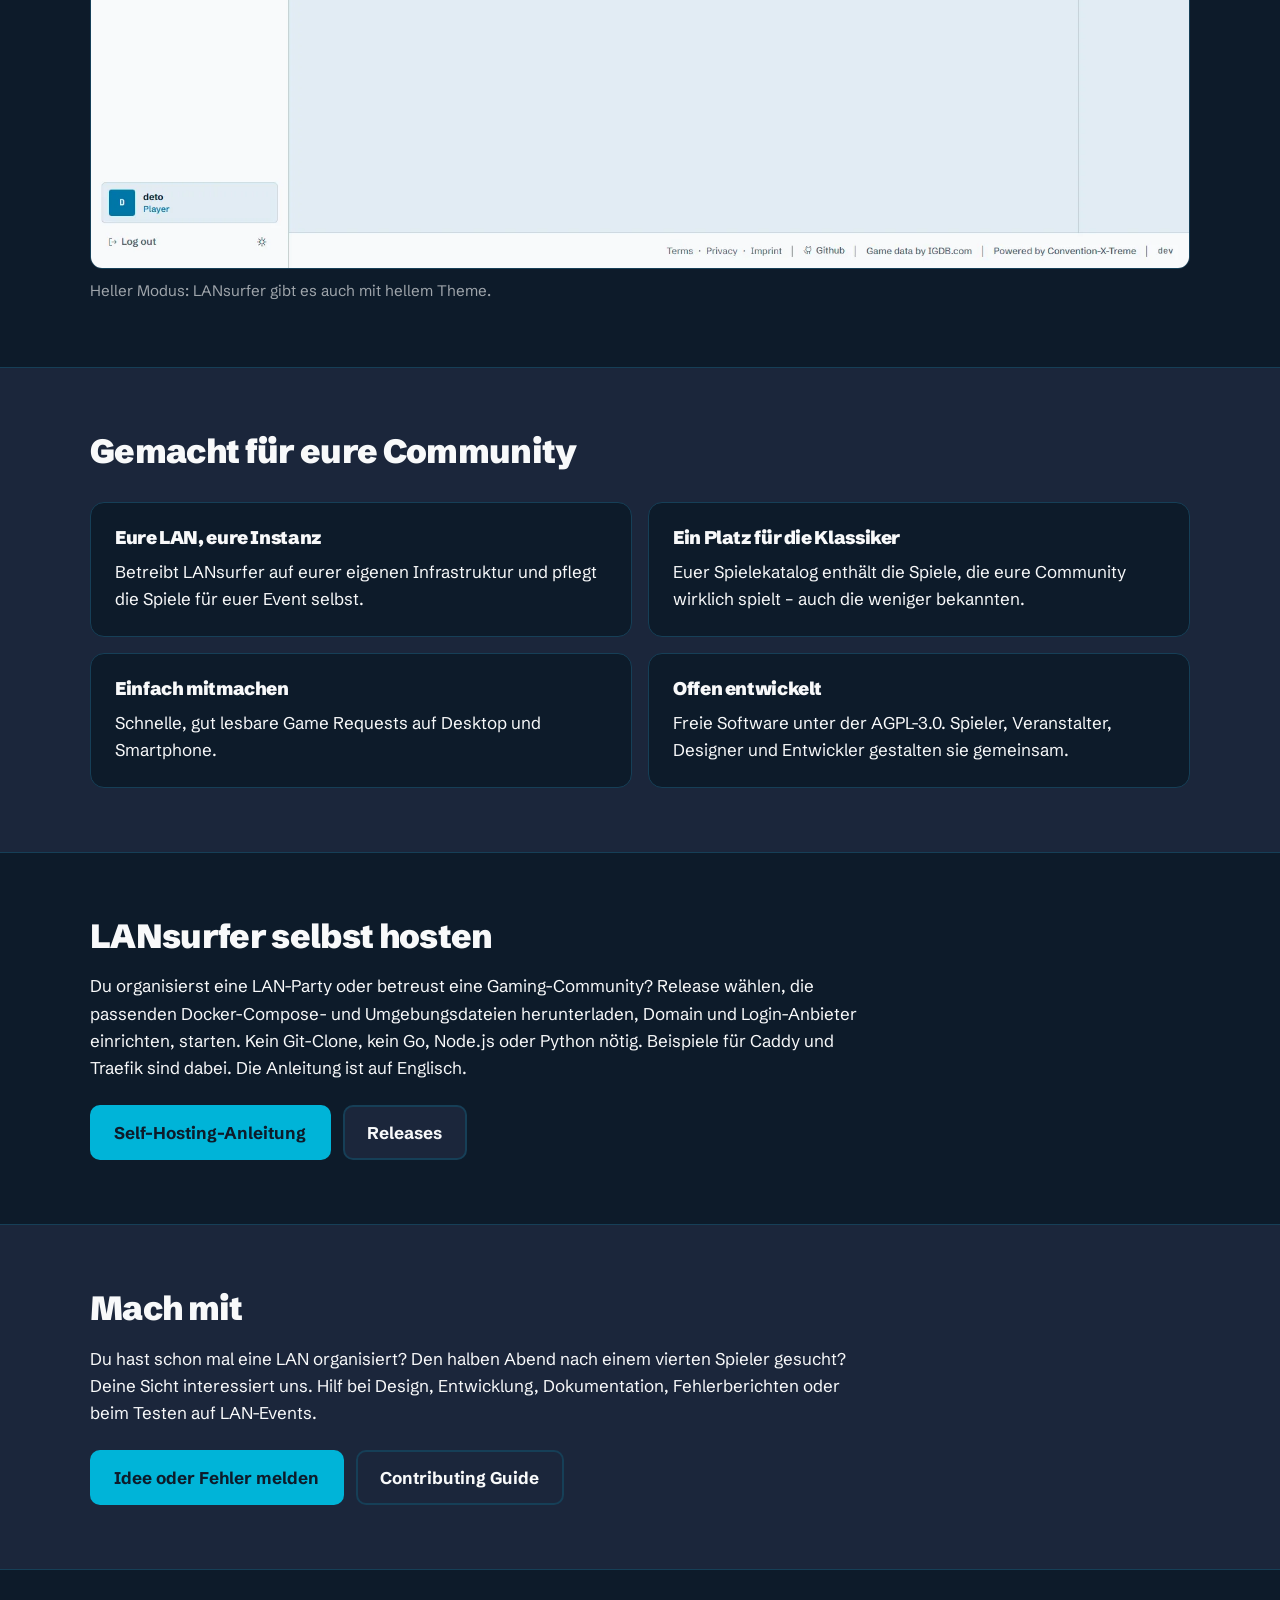
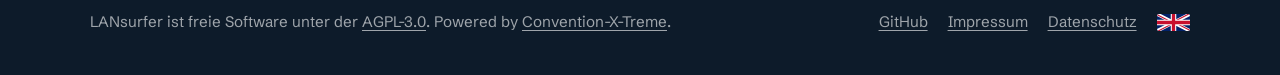
==== commit a8900a14: "feat(site): add real app screenshots and make the site dark-only Show Game Requests, Game Request de" ====
--- a/site/de/index.html
+++ b/site/de/index.html
@@ -62,18 +62,20 @@
     <h2>Ein Blick hinein</h2>
     <div class="shots">
       <figure>
-        <picture>
-          <source media="(prefers-color-scheme: light)" srcset="../assets/screenshots/game-requests-light.png">
-          <img src="../assets/screenshots/game-requests-dark.png" width="1280" height="800" loading="lazy" alt="Liste der Game Requests mit offenen Runden für Warcraft III, Quake III Arena und Age of Empires II">
-        </picture>
+        <img src="../assets/screenshots/game-requests-dark.webp" width="1665" height="1112" loading="lazy" alt="Liste der Game Requests mit offenen Runden für Counter-Strike 2, Warcraft III: The Frozen Throne und FlatOut 2">
         <figcaption>Game Requests: sieh, was gleich startet und wo noch Spieler fehlen.</figcaption>
       </figure>
       <figure>
-        <picture>
-          <source media="(prefers-color-scheme: light)" srcset="../assets/screenshots/lobby-light.png">
-          <img src="../assets/screenshots/lobby-dark.png" width="1280" height="800" loading="lazy" alt="Ein Warcraft-III-Game-Request mit drei von vier Spielern und einem freien Platz">
-        </picture>
+        <img src="../assets/screenshots/game-request-dark.webp" width="1665" height="1112" loading="lazy" alt="Ein Game Request für Warcraft III: The Frozen Throne mit zwei von sechs Spielern und dem Lobby-Chat">
         <figcaption>Ein Game Request: Spieler, freie Plätze und eine Lobby, sobald du beigetreten bist.</figcaption>
+      </figure>
+      <figure>
+        <img src="../assets/screenshots/games-dark.webp" width="1665" height="1462" loading="lazy" alt="Spielekatalog mit Covern von FlatOut 2, Warcraft III, Counter-Strike 2, Helldivers 2 und weiteren, jeweils mit „Find Players“-Button">
+        <figcaption>Spiele: folge den Spielen, die du spielst, und finde Mitspieler dafür.</figcaption>
+      </figure>
+      <figure>
+        <img src="../assets/screenshots/game-requests-light.webp" width="1665" height="1244" loading="lazy" alt="Die Game-Requests-Liste im hellen Theme von LANsurfer">
+        <figcaption>Heller Modus: LANsurfer gibt es auch mit hellem Theme.</figcaption>
       </figure>
     </div>
   </section>
--- a/site/assets/site.css
+++ b/site/assets/site.css
@@ -22,7 +22,7 @@
 }
 
 :root {
-  color-scheme: dark light;
+  color-scheme: dark;
   --bg: #0d1b2a;          /* Deep Ocean */
   --surface: #1b263b;     /* Ocean Depth */
   --border: #163f57;      /* Harbour */
@@ -33,20 +33,6 @@
   --link: #48cae4;        /* Aqua Wave */
   --label: #90e0ef;       /* Sea Foam */
   --focus: #f4d35e;       /* Golden Hour */
-}
-@media (prefers-color-scheme: light) {
-  :root {
-    --bg: #e1edf4;        /* Sea Mist */
-    --surface: #f8f9fa;   /* White Sand */
-    --border: #bed3df;    /* Tide Line */
-    --text: #0d1b2a;
-    --muted: color-mix(in srgb, var(--text) 70%, var(--bg));
-    --primary: #0077a8;   /* Deep Blue */
-    --on-primary: #f8f9fa;
-    --link: #005f86;      /* Deep Blue darkened for Sea Mist contrast */
-    --label: #005f86;
-    --focus: #0077a8;
-  }
 }
 
 *, *::before, *::after { box-sizing: border-box; }
